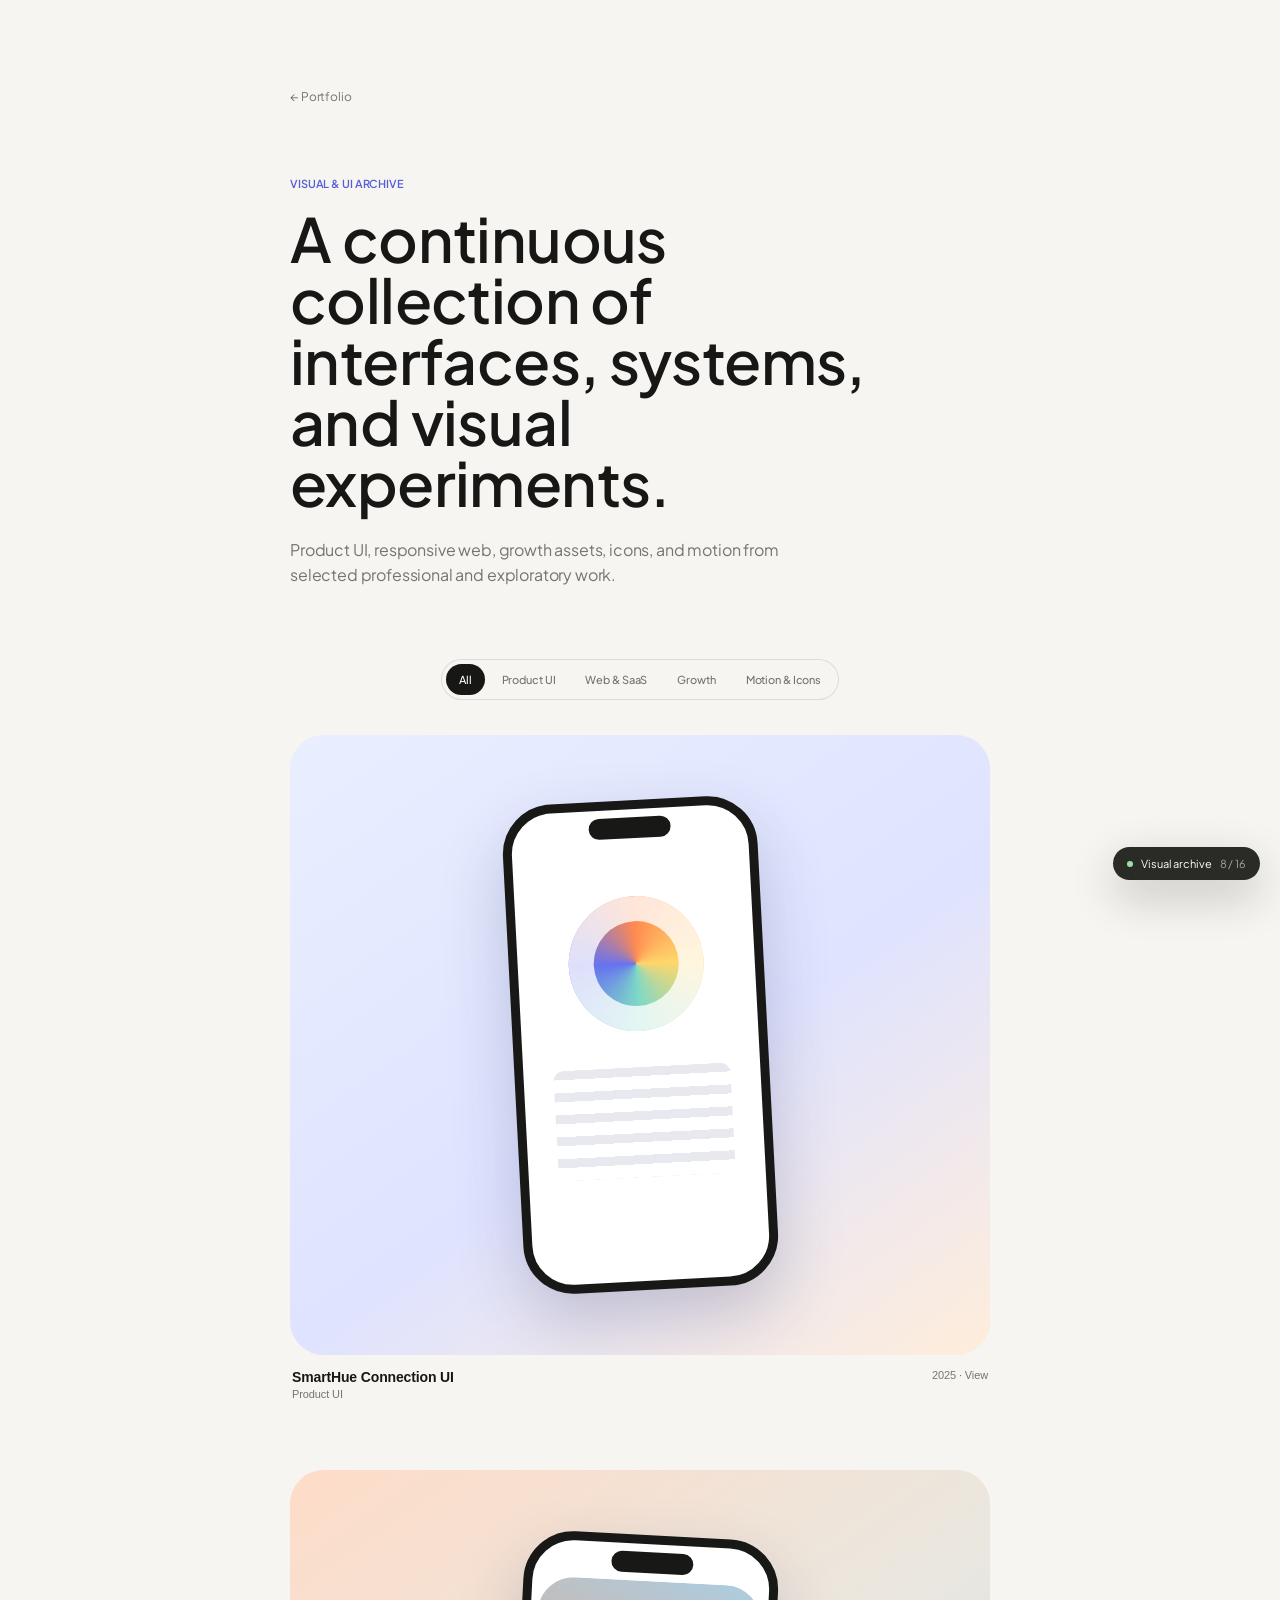
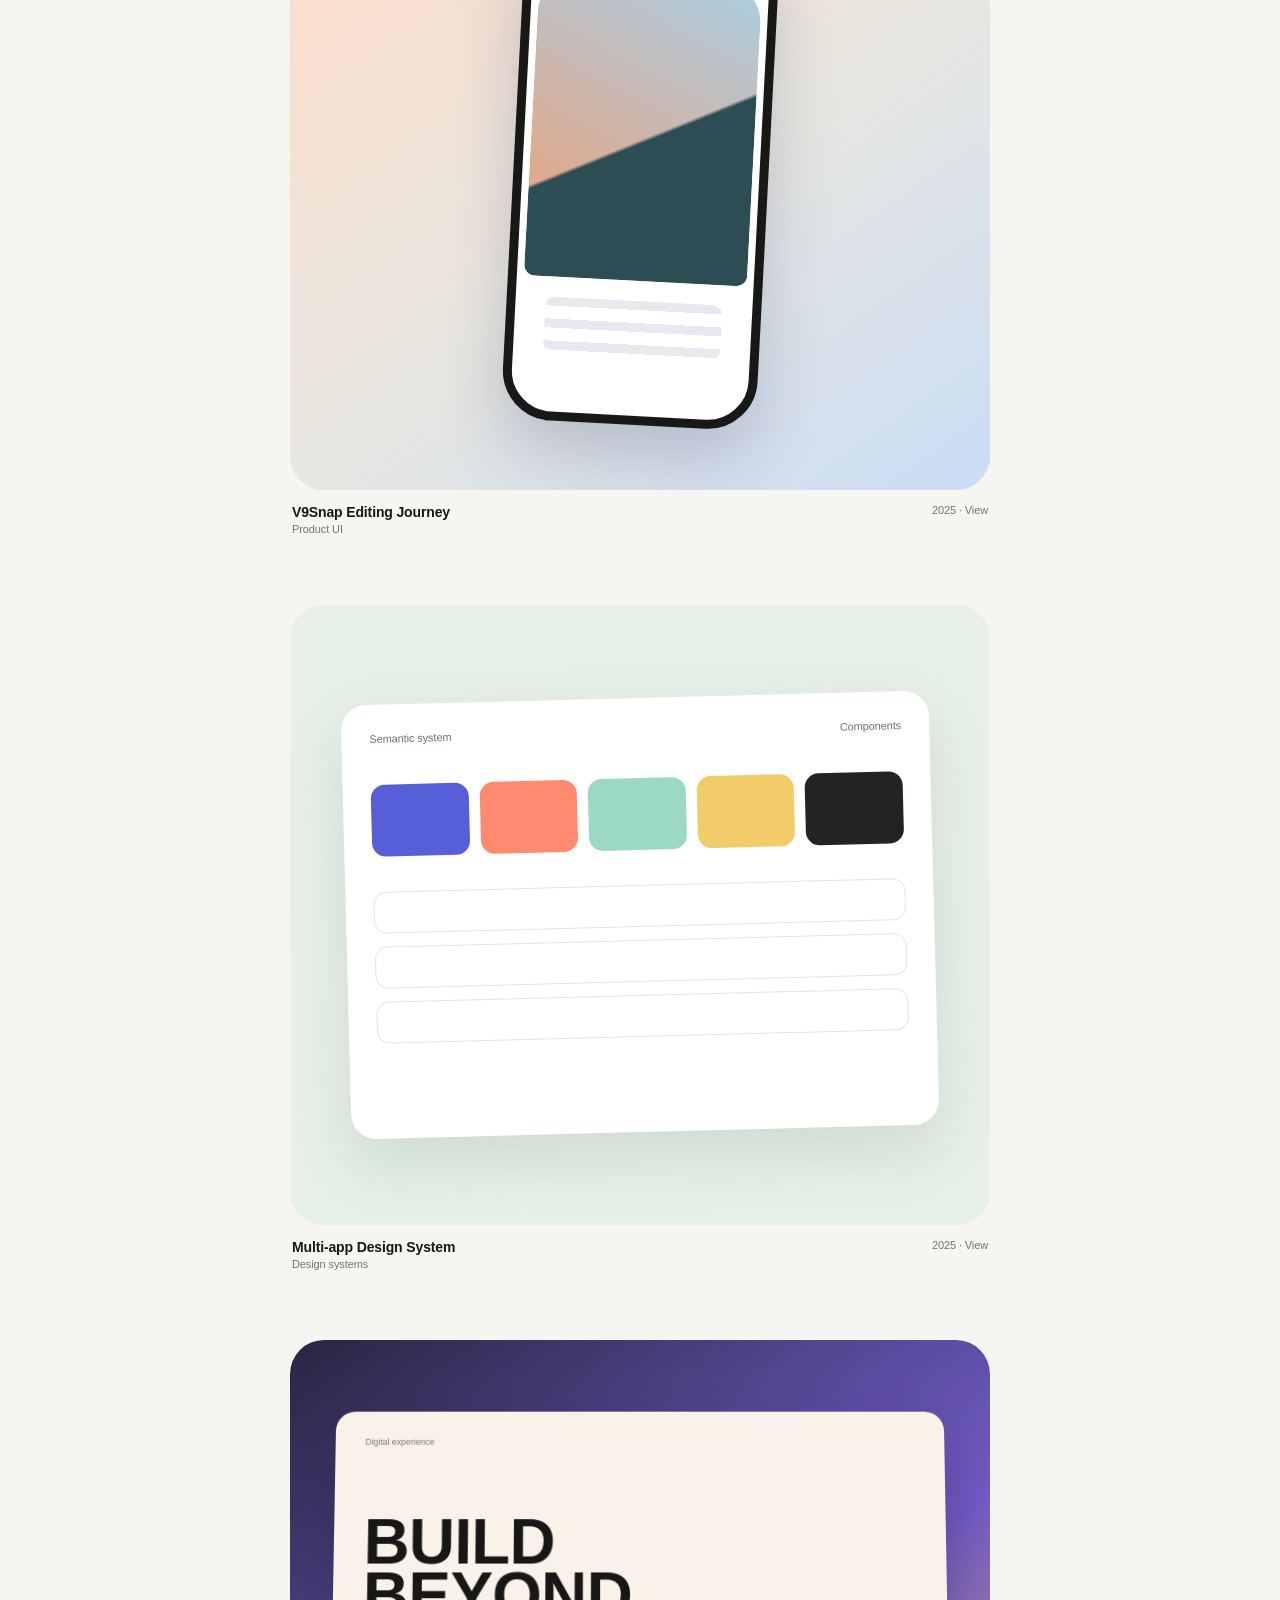
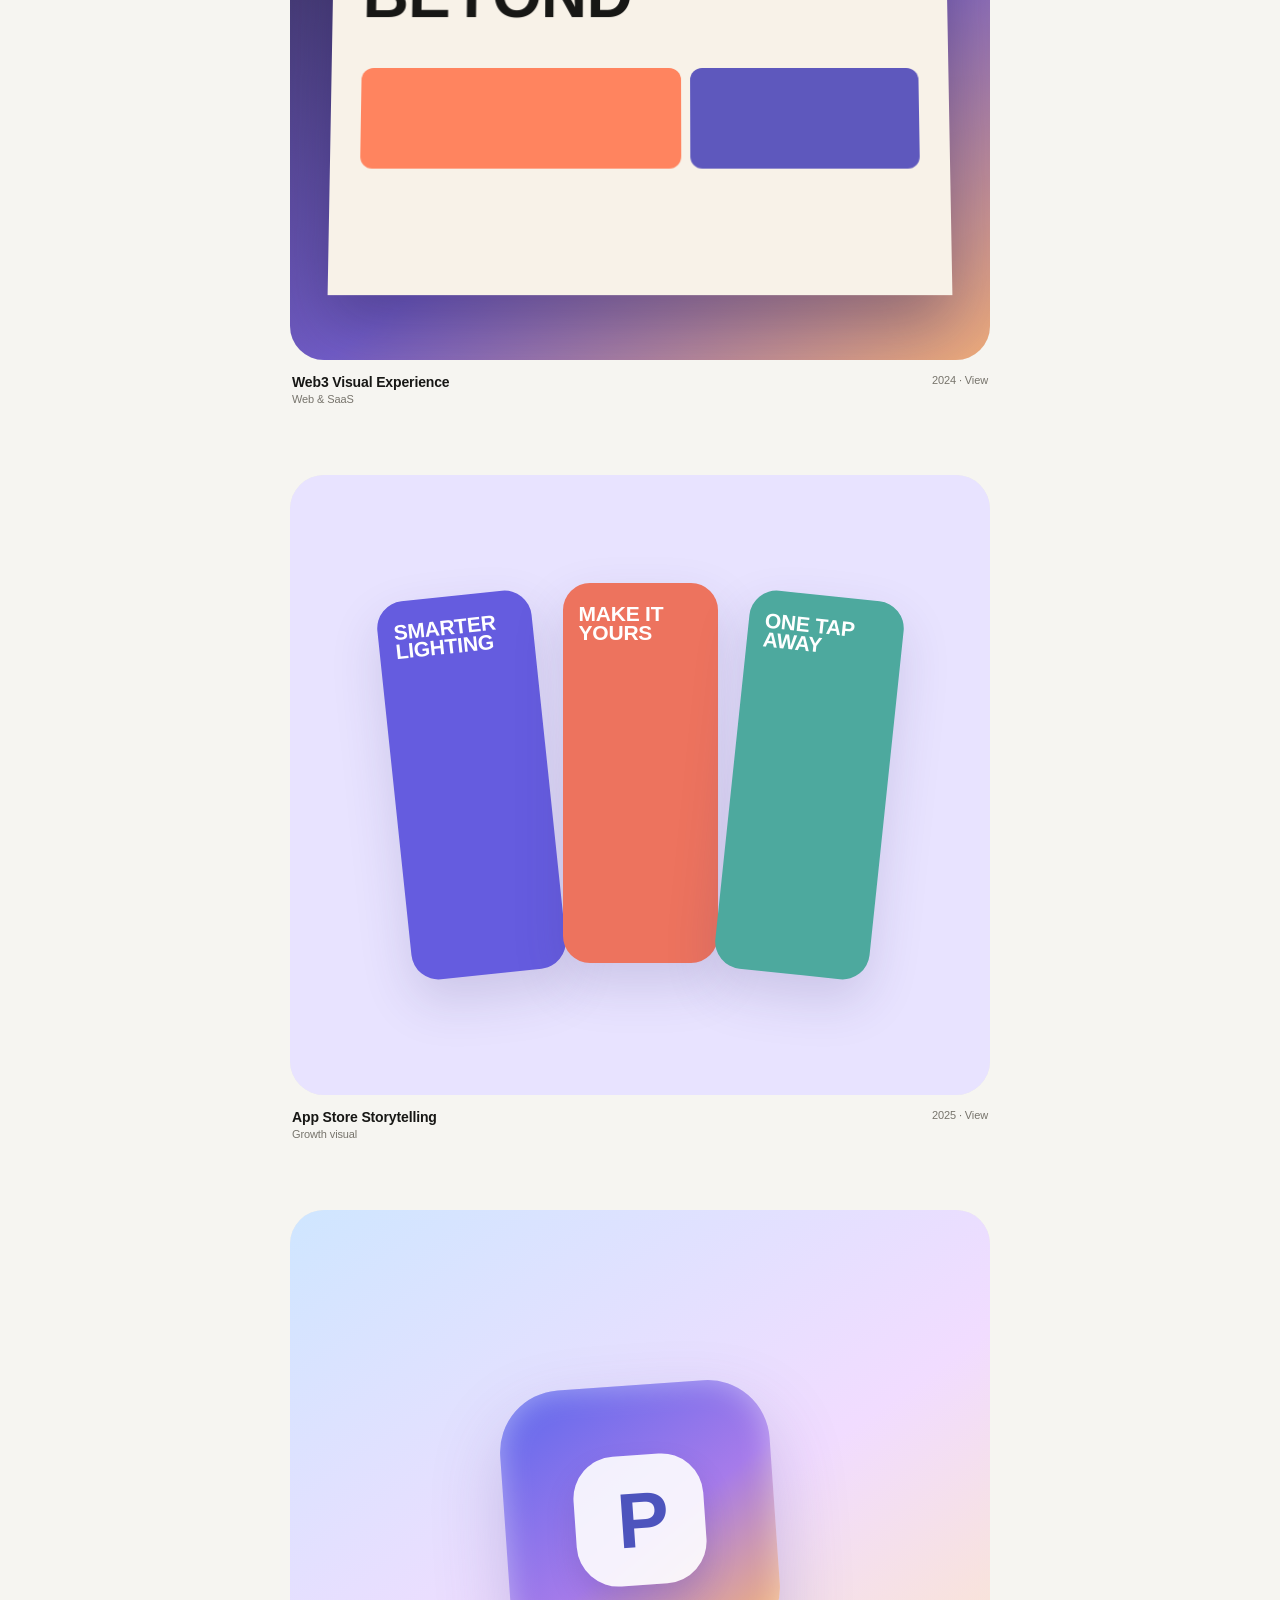
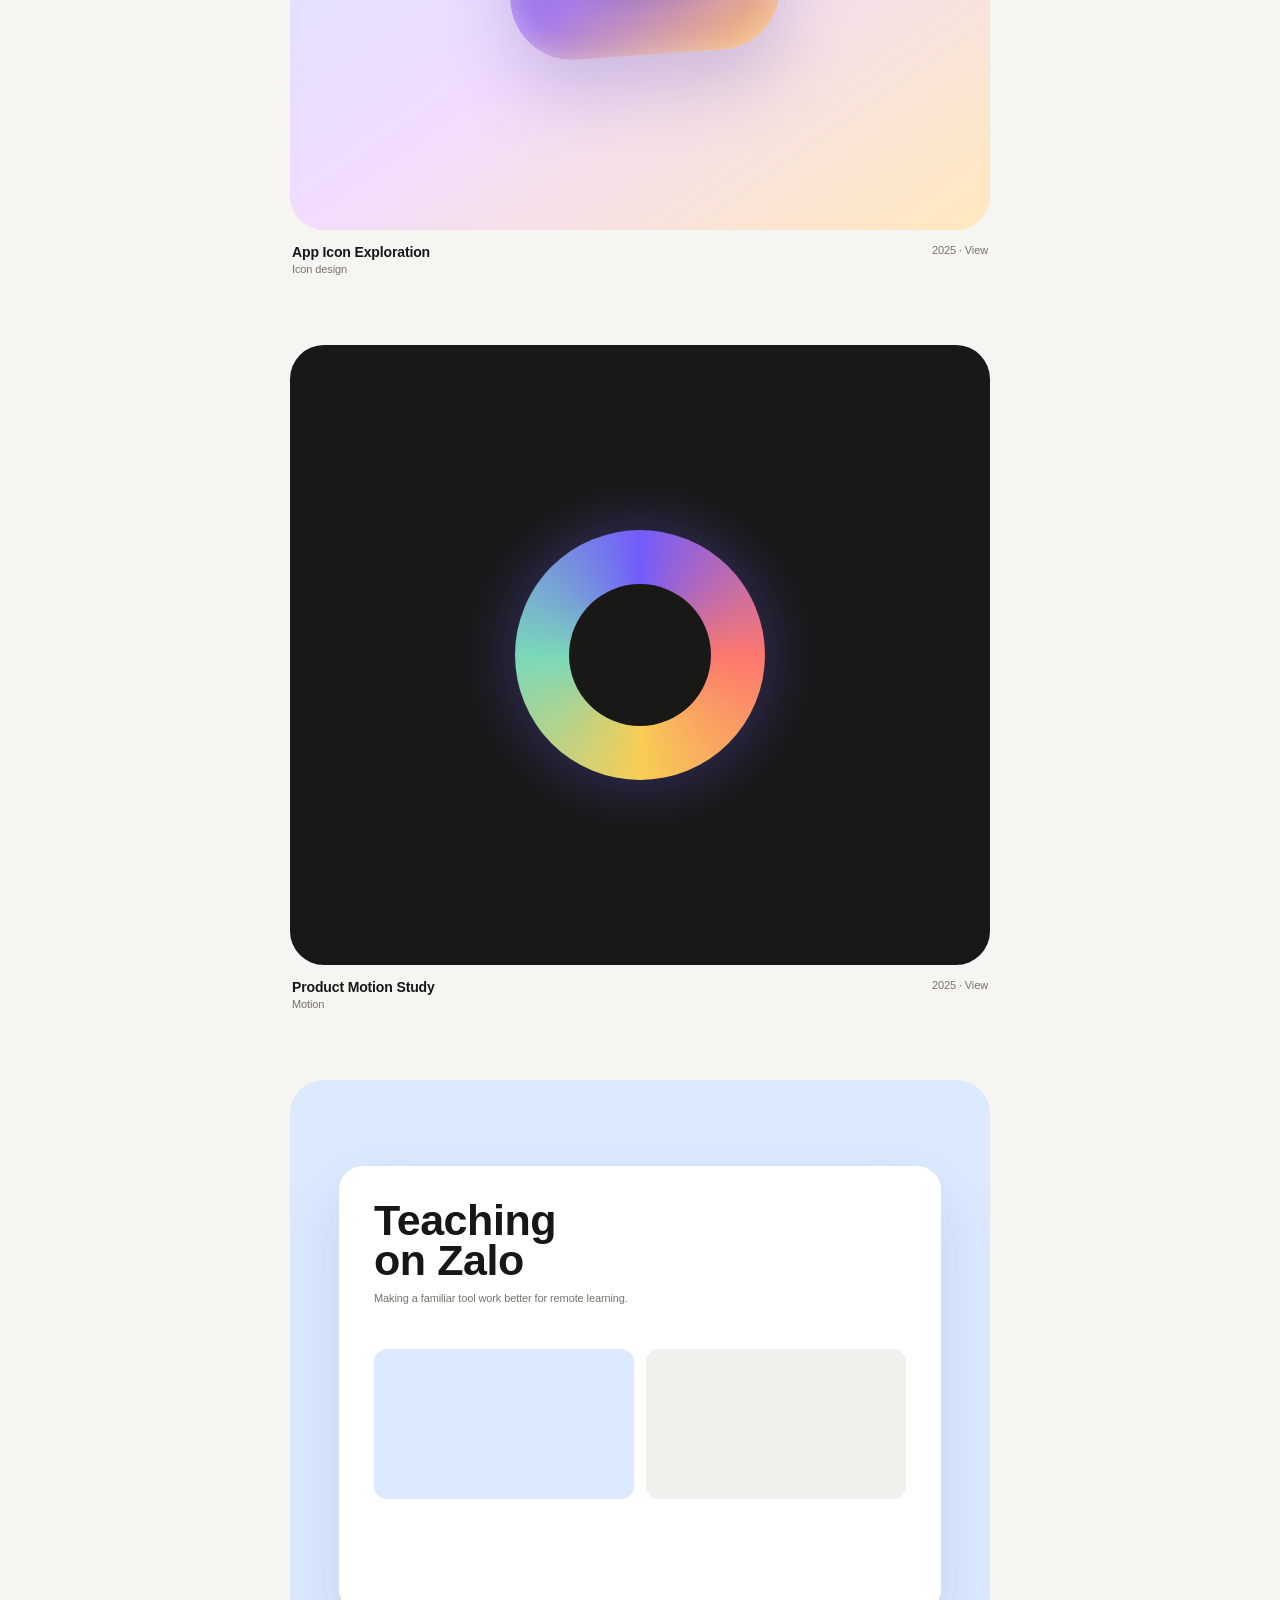
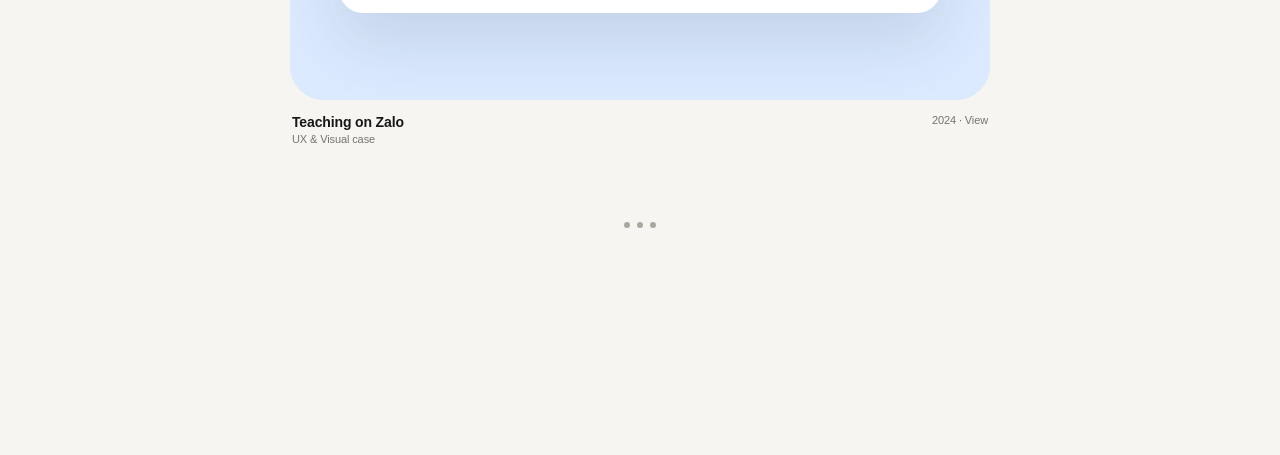
==== visual/index.html @ 378e5692 "Initial portfolio site" ====
<!doctype html>
<html lang="en">
<head>
  <meta charset="UTF-8">
  <meta name="viewport" content="width=device-width,initial-scale=1">
  <meta name="description" content="Selected visual and UI work by Nguyễn Hồng Phú.">
  <title>Visual & UI Archive — Nguyễn Hồng Phú</title>
  <link rel="preconnect" href="https://fonts.googleapis.com">
  <link rel="preconnect" href="https://fonts.gstatic.com" crossorigin>
  <link href="https://fonts.googleapis.com/css2?family=Plus+Jakarta+Sans:wght@400;500;600&display=swap" rel="stylesheet">
  <link rel="stylesheet" href="./visual.css?v=20260901-jakarta1">
  <link rel="stylesheet" href="./visual-overrides.css">
</head>
<body>
  <header class="archive-header">
    <a href="../index.html#work">← Portfolio</a>
    <div class="archive-intro">
      <p class="archive-kicker">Visual &amp; UI Archive</p>
      <h1>A continuous collection of interfaces, systems, and visual experiments.</h1>
      <p>Product UI, responsive web, growth assets, icons, and motion from selected professional and exploratory work.</p>
    </div>
  </header>

  <nav class="archive-filters" aria-label="Filter visual work">
    <button class="active" data-filter="all">All</button>
    <button data-filter="product-ui">Product UI</button>
    <button data-filter="web">Web &amp; SaaS</button>
    <button data-filter="growth">Growth</button>
    <button data-filter="motion">Motion &amp; Icons</button>
  </nav>

  <main class="archive-shell">
    <div class="archive-feed" aria-live="polite"></div>
    <div class="load-sentinel" aria-hidden="true">
      <span></span><span></span><span></span>
    </div>
    <div class="archive-end" hidden>
      <p>You’ve reached the end of the current archive.</p>
      <a href="../index.html#work">Back to product case studies ↗</a>
    </div>
  </main>

  <div class="archive-status" aria-hidden="true"><i></i><span>Visual archive</span><b>0 / 0</b></div>

  <dialog class="lightbox">
    <button class="lightbox-close" aria-label="Close preview">×</button>
    <div class="lightbox-art"></div>
    <div class="lightbox-meta"><div><span></span><h2></h2><p></p></div><b></b></div>
  </dialog>

  <script src="./visual.js"></script>
</body>
</html>
---- visual/visual.css ----
:root{color-scheme:light;--bg:#f6f5f1;--paper:#fffefa;--ink:#171715;--muted:#77746c;--line:rgba(23,23,21,.11);--accent:#575fd8}*{box-sizing:border-box}html{scroll-behavior:smooth}body{margin:0;background:var(--bg);color:var(--ink);font-family:"Plus Jakarta Sans",-apple-system,BlinkMacSystemFont,"Segoe UI",sans-serif;letter-spacing:-.01em;-webkit-font-smoothing:antialiased}.archive-header{width:min(100% - 34px,700px);margin:0 auto;padding:84px 0 55px}.archive-header>a{font-size:12px;color:var(--muted);text-decoration:none}.archive-header>a:hover{color:var(--accent)}.archive-intro{margin-top:70px;max-width:590px}.archive-kicker{font-size:11px!important;color:var(--accent)!important;font-weight:600;text-transform:uppercase;letter-spacing:.12em}.archive-intro h1{font-size:clamp(37px,7vw,61px);line-height:1;letter-spacing:-.065em;font-weight:560;margin:16px 0 25px}.archive-intro p{font-size:16px;line-height:1.55;color:var(--muted);max-width:530px}.archive-filters{position:sticky;z-index:30;top:15px;display:flex;gap:4px;width:max-content;max-width:calc(100% - 24px);overflow-x:auto;margin:0 auto 35px;padding:4px;border:1px solid var(--line);border-radius:999px;background:rgba(246,245,241,.86);backdrop-filter:blur(18px);scrollbar-width:none}.archive-filters button{border:0;background:transparent;color:var(--muted);padding:9px 13px;border-radius:99px;font:500 11px "Plus Jakarta Sans";white-space:nowrap;cursor:pointer;transition:background .2s,color .2s,transform .2s}.archive-filters button:hover{color:var(--ink);transform:translateY(-1px)}.archive-filters button.active{background:var(--ink);color:#fff}.archive-shell{width:min(100% - 28px,700px);margin:0 auto;padding-bottom:150px}.archive-feed{display:grid;gap:70px}.visual-card{appearance:none;width:100%;padding:0;border:0;background:transparent;color:inherit;text-align:left;cursor:zoom-in;opacity:0;transform:translateY(24px);animation:enter .75s cubic-bezier(.2,.8,.2,1) forwards}@keyframes enter{to{opacity:1;transform:translateY(0)}}.visual-frame{height:620px;border-radius:34px;overflow:hidden;position:relative;box-shadow:inset 0 0 0 1px rgba(22,22,20,.05);transition:transform .55s cubic-bezier(.2,.8,.2,1),border-radius .55s,box-shadow .55s}.visual-card:hover .visual-frame{transform:translateY(-7px) scale(1.008);border-radius:27px;box-shadow:0 24px 65px rgba(36,33,25,.11)}.visual-meta{display:flex;justify-content:space-between;gap:20px;padding:14px 2px 0}.visual-meta h2{font-size:14px;letter-spacing:-.02em;margin:0 0 3px}.visual-meta p,.visual-meta span{font-size:11px;color:var(--muted);margin:0}.visual-meta>span{white-space:nowrap}.visual-inner{position:absolute;inset:0;display:grid;place-items:center}.visual-inner em{font-style:normal}.art-phone{background:linear-gradient(145deg,#e9efff,#dfe3ff 55%,#ffeddb)}.art-editor{background:linear-gradient(145deg,#fedcc8,#eae7df 50%,#c9ddf5)}.art-system{background:#e6f0e8}.art-web3{background:linear-gradient(145deg,#292541,#715cc7 58%,#efab79)}.art-store{background:#e8e3ff}.art-icon{background:linear-gradient(145deg,#cfe6ff,#f1dcff 55%,#ffe9bd)}.art-motion{background:#181817}.art-zalo{background:#dbeaff}.art-katalon{background:#eff0ea}.art-beauty{background:linear-gradient(145deg,#ffe6ea,#f5d9f0)}.art-construction{background:linear-gradient(145deg,#efe9df,#dfd5c6)}.art-astro{background:linear-gradient(145deg,#171827,#3c3a68)}.phone-art{width:255px;height:490px;border:9px solid #181817;border-radius:50px;background:#fff;position:relative;box-shadow:0 28px 65px rgba(46,49,95,.22);transform:rotate(-3deg)}.phone-art:before{content:"";position:absolute;width:82px;height:21px;border-radius:99px;background:#181817;top:8px;left:50%;transform:translateX(-50%)}.phone-art .screen-orb{width:135px;height:135px;margin:87px auto 36px;border-radius:50%;background:conic-gradient(#ff8a51,#ffd66b,#7dd9c7,#6673ef,#ff8a51);box-shadow:inset 0 0 0 25px rgba(255,255,255,.78)}.phone-art .screen-lines{margin:0 30px;height:110px;background:repeating-linear-gradient(180deg,#e8e9ee 0 9px,transparent 9px 22px);border-radius:10px}.editor-art{transform:rotate(3deg)}.editor-art .editor-pic{height:300px;margin:37px 7px 0;border-radius:36px 36px 11px 11px;background:linear-gradient(155deg,transparent 52%,#2d4d55 53%),linear-gradient(25deg,#ef9e73,#accde1)}.editor-art .screen-lines{height:56px;margin-top:20px}.system-panel{width:84%;height:70%;background:#fff;border-radius:25px;padding:28px;box-shadow:0 25px 60px rgba(51,78,57,.13);transform:rotate(-1.5deg)}.system-panel header{display:flex;justify-content:space-between;font-size:11px;color:#68766a}.token-row{display:grid;grid-template-columns:repeat(5,1fr);gap:11px;margin-top:40px}.token-row i{height:72px;border-radius:14px;background:#575fd8}.token-row i:nth-child(2){background:#ff8a70}.token-row i:nth-child(3){background:#9cd9c5}.token-row i:nth-child(4){background:#f1cc68}.token-row i:nth-child(5){background:#242321}.component-row{display:grid;gap:13px;margin-top:35px}.component-row span{height:42px;border:1px solid #e3e4df;border-radius:13px}.browser-art{width:88%;height:78%;background:#f8f2e8;border-radius:20px 20px 0 0;box-shadow:0 28px 65px rgba(25,20,57,.32);padding:22px 30px;transform:perspective(900px) rotateX(3deg)}.browser-art small{font-size:9px;color:#817b71}.browser-art strong{display:block;font-size:64px;line-height:.84;letter-spacing:-.09em;margin-top:70px}.browser-blocks{display:grid;grid-template-columns:1.4fr 1fr;gap:9px;margin-top:45px}.browser-blocks i{height:100px;border-radius:12px;background:#ff845f}.browser-blocks i:last-child{background:#5e58bd}.store-spread{display:flex;gap:14px;align-items:center}.store-shot{width:155px;height:380px;border-radius:27px;color:#fff;padding:22px 16px;font-size:21px;line-height:.9;letter-spacing:-.05em;font-weight:600;box-shadow:0 22px 50px rgba(64,54,117,.17)}.store-shot:nth-child(1){background:#655cdf;transform:rotate(-6deg)}.store-shot:nth-child(2){background:#ed735e;transform:translateY(-12px)}.store-shot:nth-child(3){background:#4da99e;transform:rotate(6deg)}.icon-art{width:270px;height:270px;border-radius:62px;background:linear-gradient(145deg,#5d69ed,#a67bea 55%,#ffbc66);box-shadow:inset 0 0 30px rgba(255,255,255,.4),0 32px 70px rgba(82,71,153,.25);display:grid;place-items:center;transform:rotate(-4deg)}.icon-art:after{content:"P";display:grid;place-items:center;width:130px;height:130px;border-radius:42px;background:rgba(255,255,255,.9);color:#4d54bd;font-size:78px;font-weight:600;letter-spacing:-.08em;box-shadow:0 16px 30px rgba(62,49,122,.18)}.motion-orb{width:250px;height:250px;border-radius:50%;background:conic-gradient(#725ee8,#ef7b73,#f2cd65,#83d5bb,#725ee8);filter:saturate(1.15);box-shadow:0 0 65px rgba(107,92,229,.38);animation:motionOrb 6s linear infinite}.motion-orb:after{content:"";position:absolute;inset:54px;border-radius:50%;background:#181817}@keyframes motionOrb{to{transform:rotate(360deg)}}.case-board{width:86%;height:72%;border-radius:24px;background:#fff;box-shadow:0 28px 65px rgba(54,64,92,.14);padding:35px}.case-board b{font-size:43px;line-height:.92;letter-spacing:-.065em}.case-board p{font-size:11px;color:var(--muted);max-width:260px}.case-grid{display:grid;grid-template-columns:1fr 1fr;gap:12px;margin-top:45px}.case-grid i{height:150px;border-radius:13px;background:#dce9ff}.case-grid i:last-child{background:#f1f0ec}.art-katalon .case-grid i{background:#1c6e3e}.art-katalon .case-grid i:last-child{background:#e8e9e2}.art-beauty .browser-art{background:#fff7fa}.art-beauty .browser-art strong{color:#80285b}.art-construction .browser-blocks i{background:#b28b5e}.art-construction .browser-blocks i:last-child{background:#26231f}.art-astro .browser-art{background:#222239;color:#fff}.art-astro .browser-blocks i{background:#706ce0}.archive-status{position:fixed;z-index:35;bottom:20px;left:50%;transform:translateX(-50%);display:flex;align-items:center;gap:8px;padding:10px 14px;border-radius:99px;background:rgba(24,24,22,.92);backdrop-filter:blur(18px);color:#fff;box-shadow:0 16px 45px rgba(24,24,21,.23);font-size:11px}.archive-status i{width:6px;height:6px;border-radius:50%;background:#9be2a8}.archive-status b{font-weight:400;color:rgba(255,255,255,.55)}.load-sentinel{height:160px;display:flex;align-items:center;justify-content:center;gap:7px}.load-sentinel span{width:6px;height:6px;border-radius:50%;background:#aaa79f;animation:load 1s ease-in-out infinite alternate}.load-sentinel span:nth-child(2){animation-delay:.2s}.load-sentinel span:nth-child(3){animation-delay:.4s}@keyframes load{to{opacity:.25;transform:translateY(-4px)}}.archive-end{text-align:center;padding:60px 0;color:var(--muted);font-size:12px}.archive-end a{color:var(--ink);text-decoration:none}.lightbox{width:min(92vw,1000px);padding:0;border:0;border-radius:31px;background:var(--paper);color:var(--ink);box-shadow:0 40px 120px rgba(30,28,23,.25);overflow:hidden}.lightbox::backdrop{background:rgba(23,23,21,.45);backdrop-filter:blur(11px)}.lightbox-close{position:absolute;z-index:3;right:14px;top:14px;width:36px;height:36px;border:1px solid rgba(255,255,255,.4);border-radius:50%;background:rgba(24,24,22,.8);color:#fff;font-size:20px;cursor:pointer}.lightbox-art{height:min(68vh,680px);position:relative;overflow:hidden}.lightbox-art .visual-inner{transform:scale(1.02)}.lightbox-meta{display:flex;justify-content:space-between;gap:20px;padding:18px 22px 22px}.lightbox-meta span,.lightbox-meta p,.lightbox-meta>b{font-size:10px;color:var(--muted)}.lightbox-meta h2{font-size:17px;margin:3px 0}.lightbox-meta p{margin:0}.lightbox-meta>b{font-weight:400}.lightbox[open]{animation:dialogIn .35s cubic-bezier(.2,.8,.2,1)}@keyframes dialogIn{from{opacity:0;transform:translateY(15px) scale(.98)}}@media(max-width:650px){.archive-header{padding-top:55px}.archive-intro{margin-top:48px}.archive-intro h1{font-size:41px}.visual-frame{height:470px;border-radius:26px}.archive-feed{gap:52px}.store-shot{width:100px;height:300px;padding:17px 10px;font-size:15px}.phone-art{width:210px;height:410px}.browser-art strong{font-size:44px}.lightbox{width:calc(100% - 18px);border-radius:24px}.lightbox-art{height:62vh}.archive-status{bottom:12px}.visual-meta{display:block}.visual-meta>span{display:block;margin-top:5px}.token-row{gap:6px}.token-row i{height:53px}}body,body *{letter-spacing:-.01em!important}@media(prefers-reduced-motion:reduce){*,*:before,*:after{animation-duration:.01ms!important;animation-iteration-count:1!important;transition-duration:.01ms!important;scroll-behavior:auto!important}}
---- visual/visual-overrides.css ----
@media (min-width: 651px) {
  .archive-status {
    right: 20px;
    left: auto;
    transform: none;
  }
}

.motion-orb {
  position: relative;
}
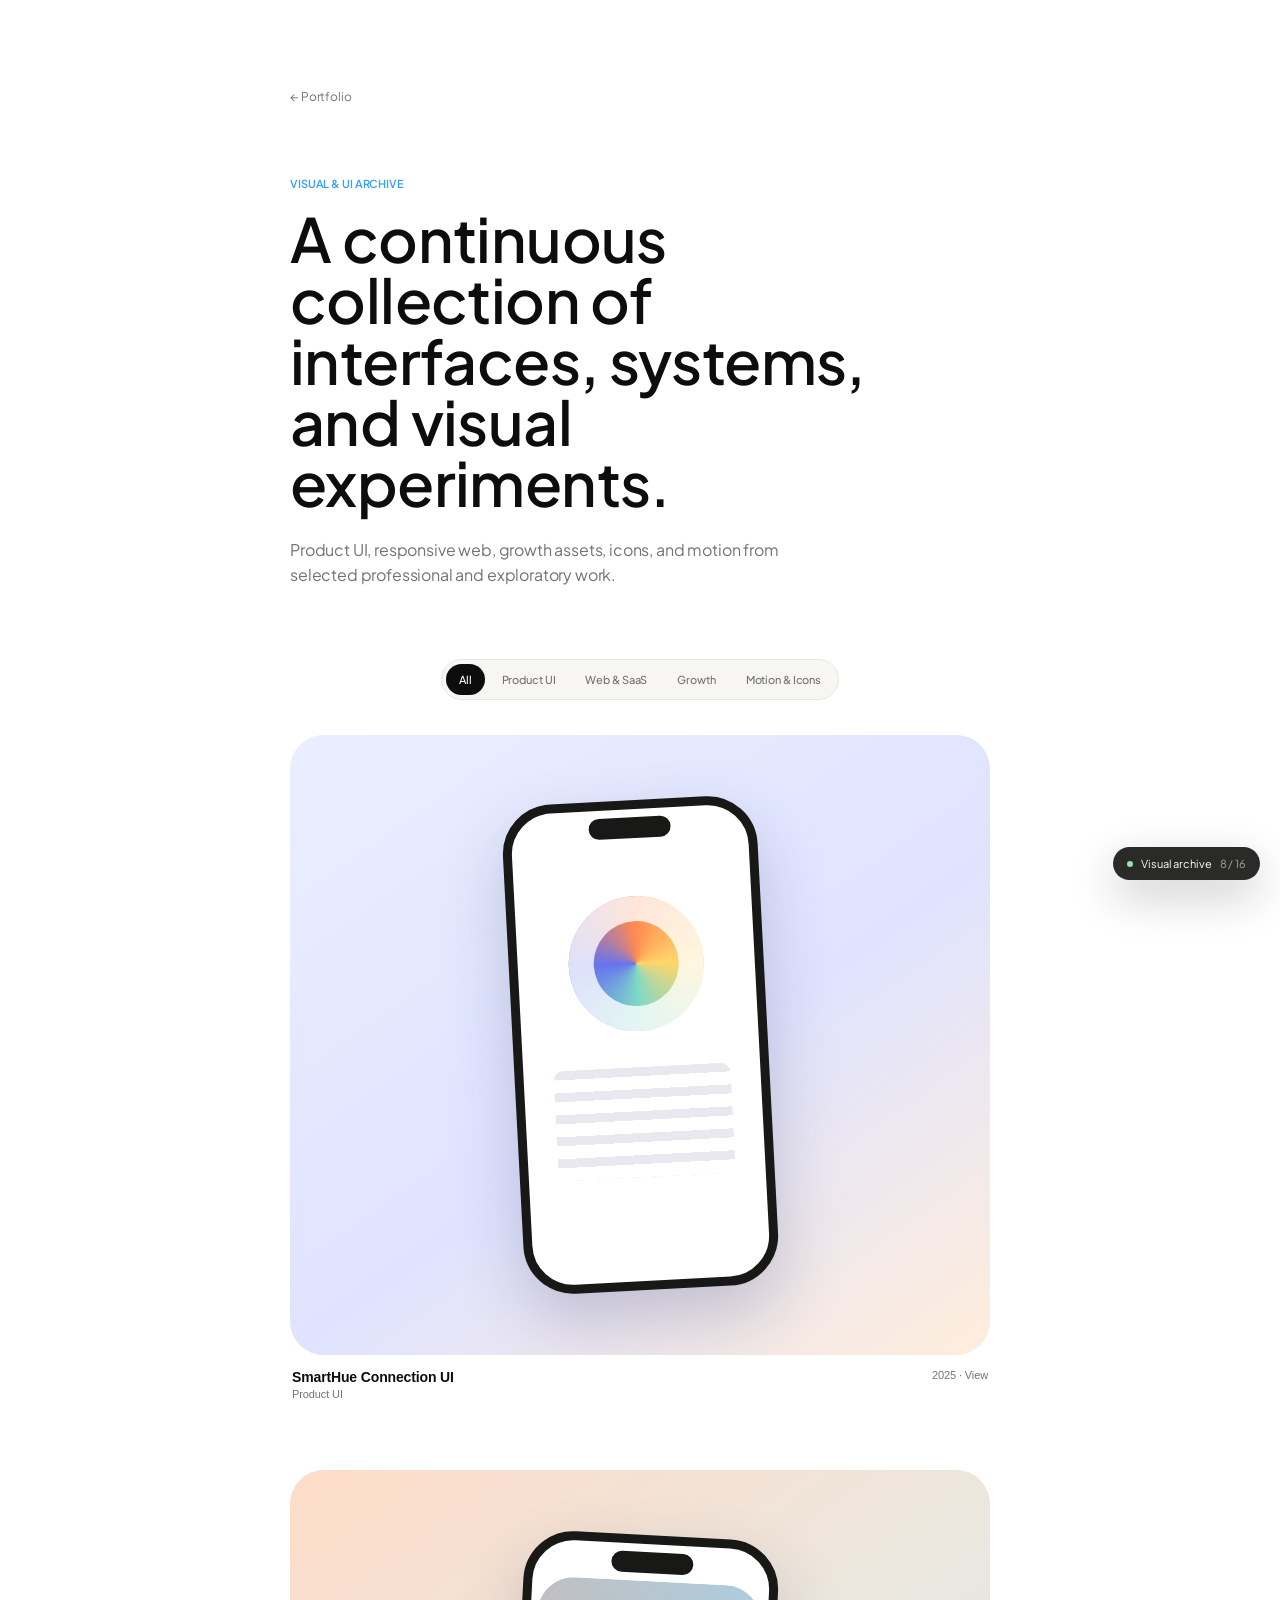
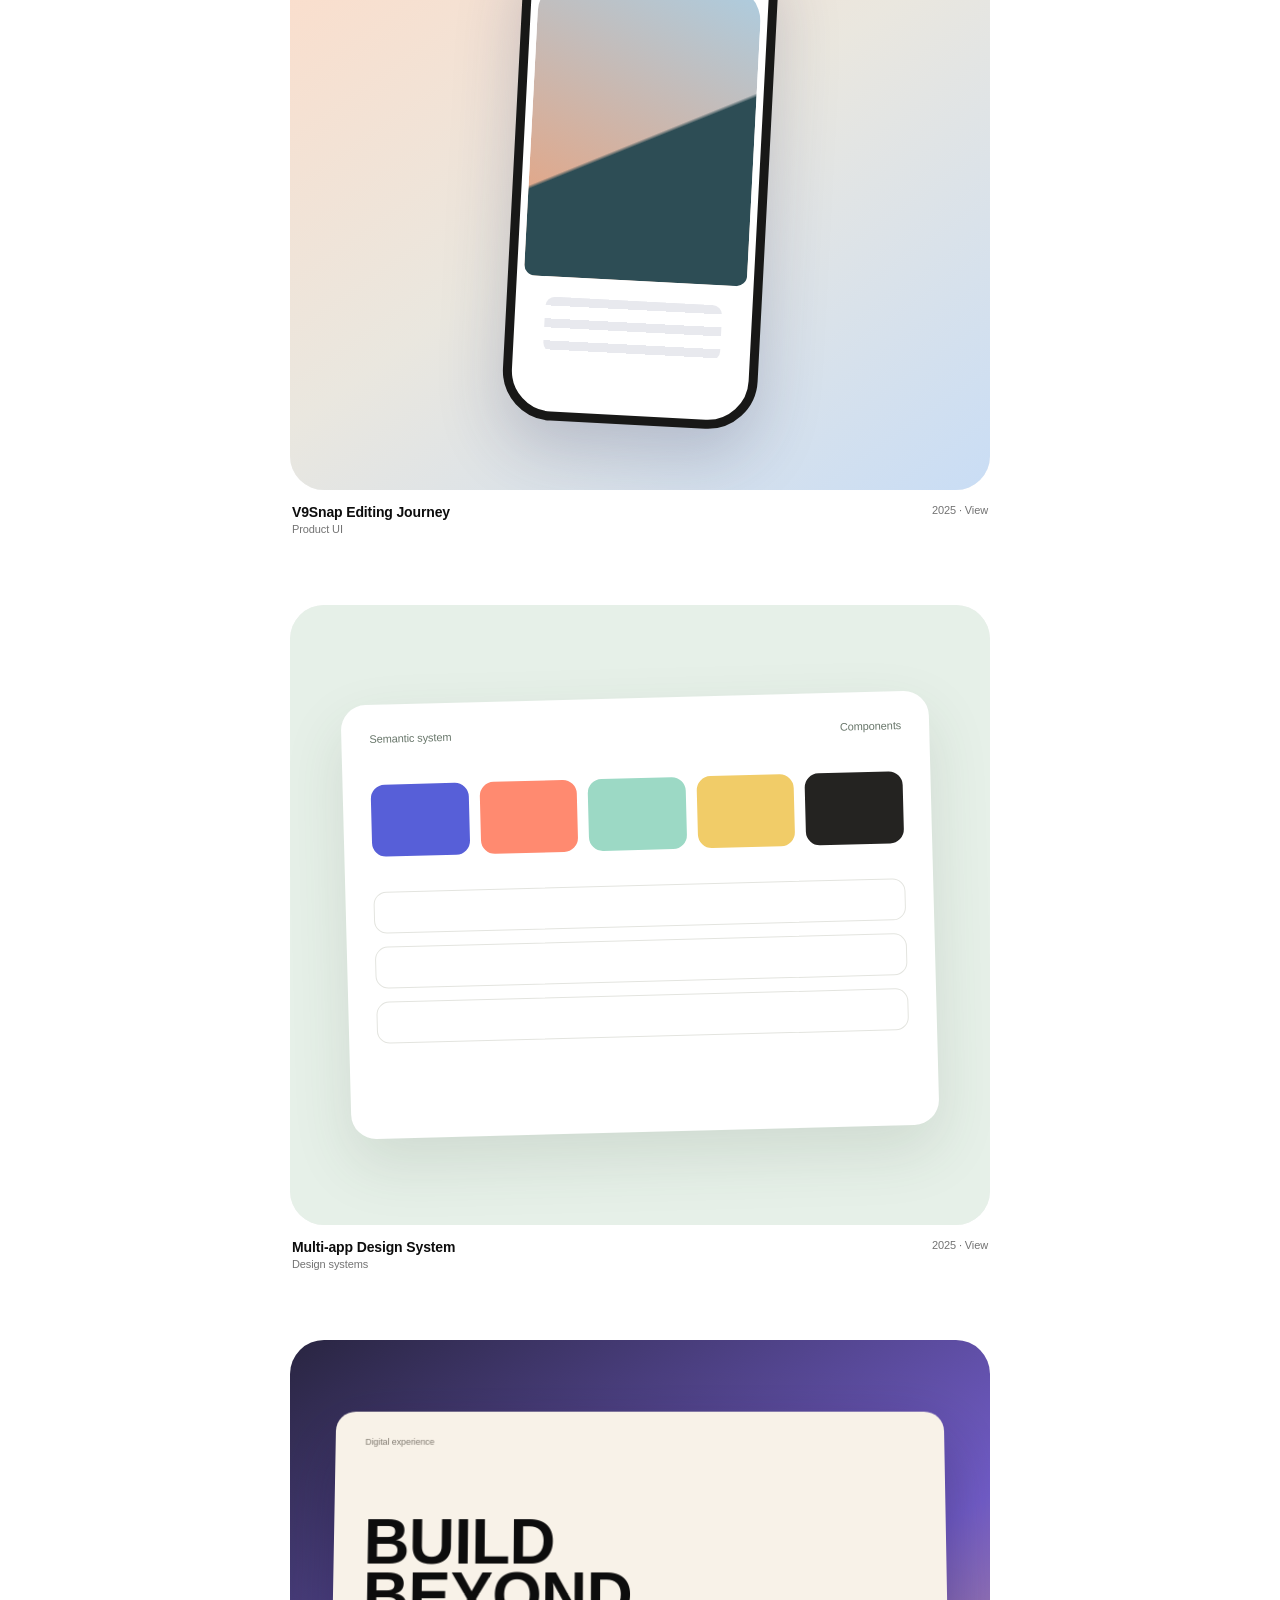
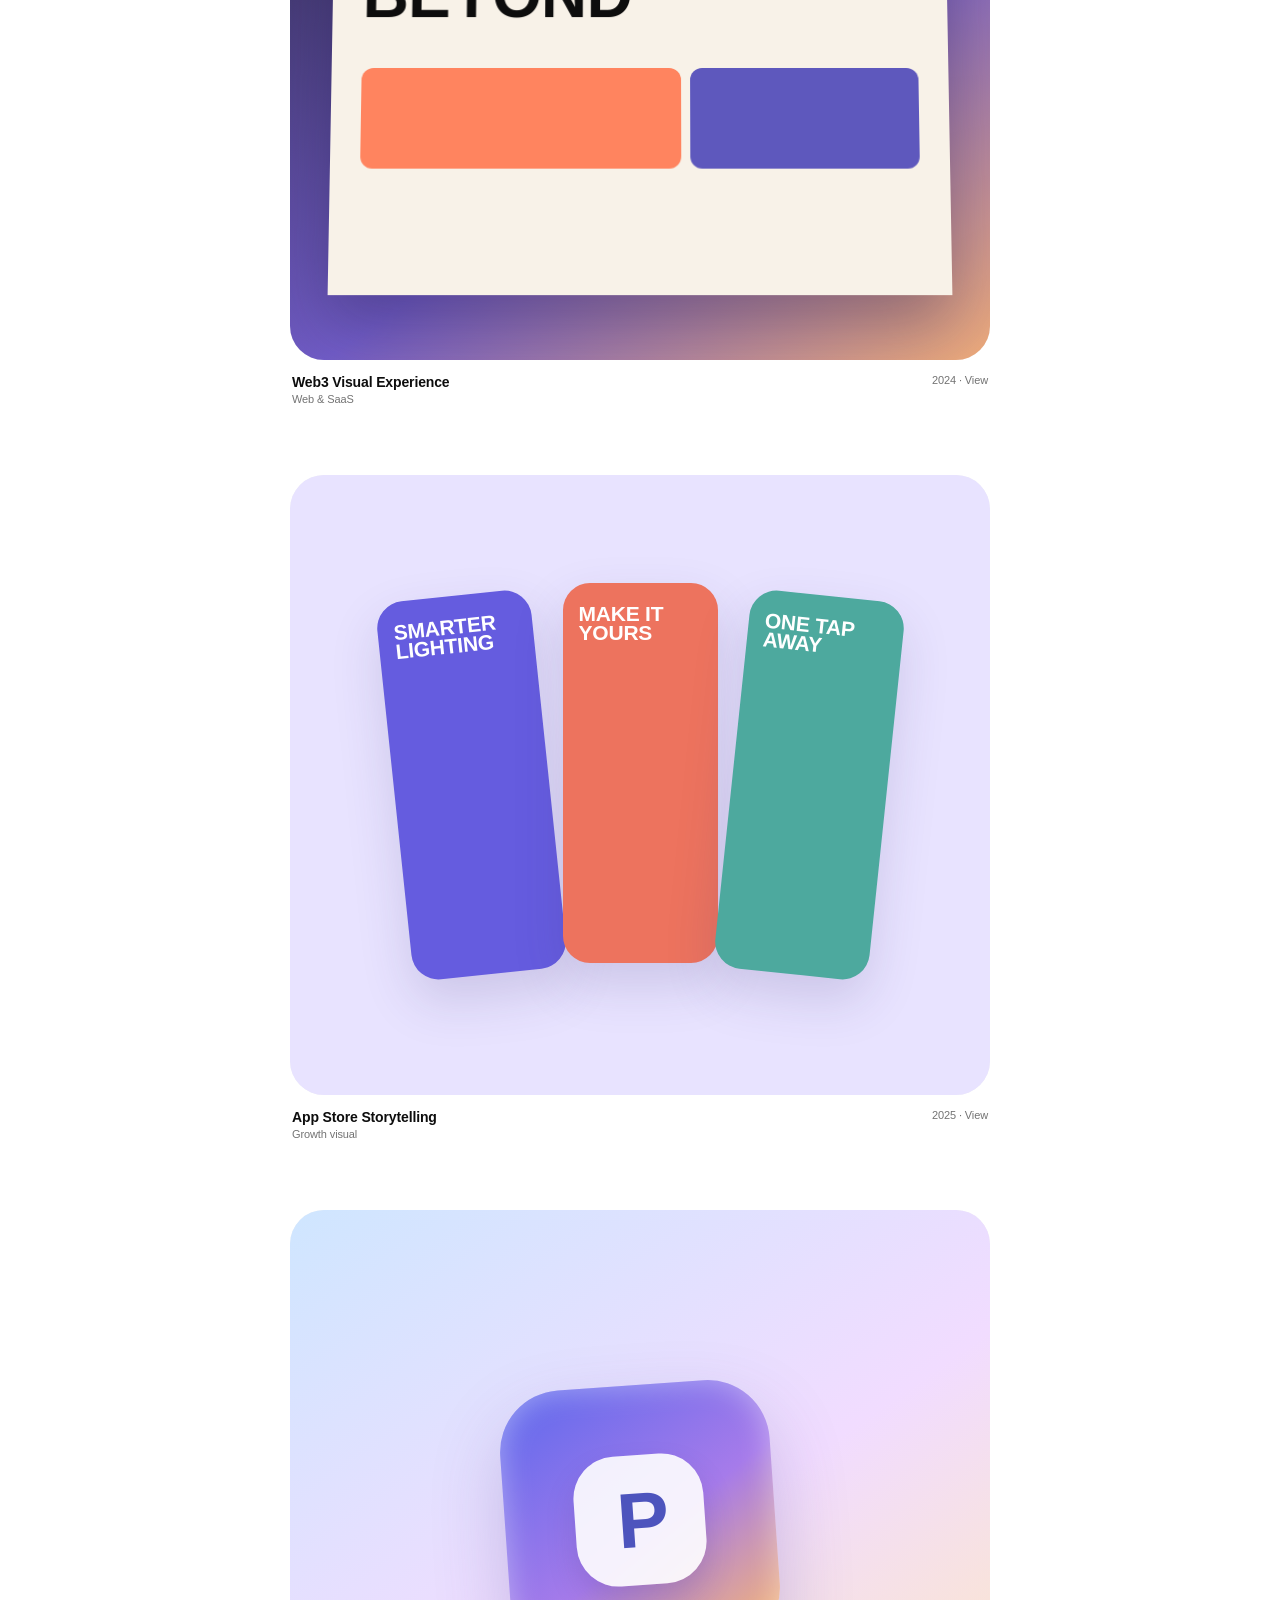
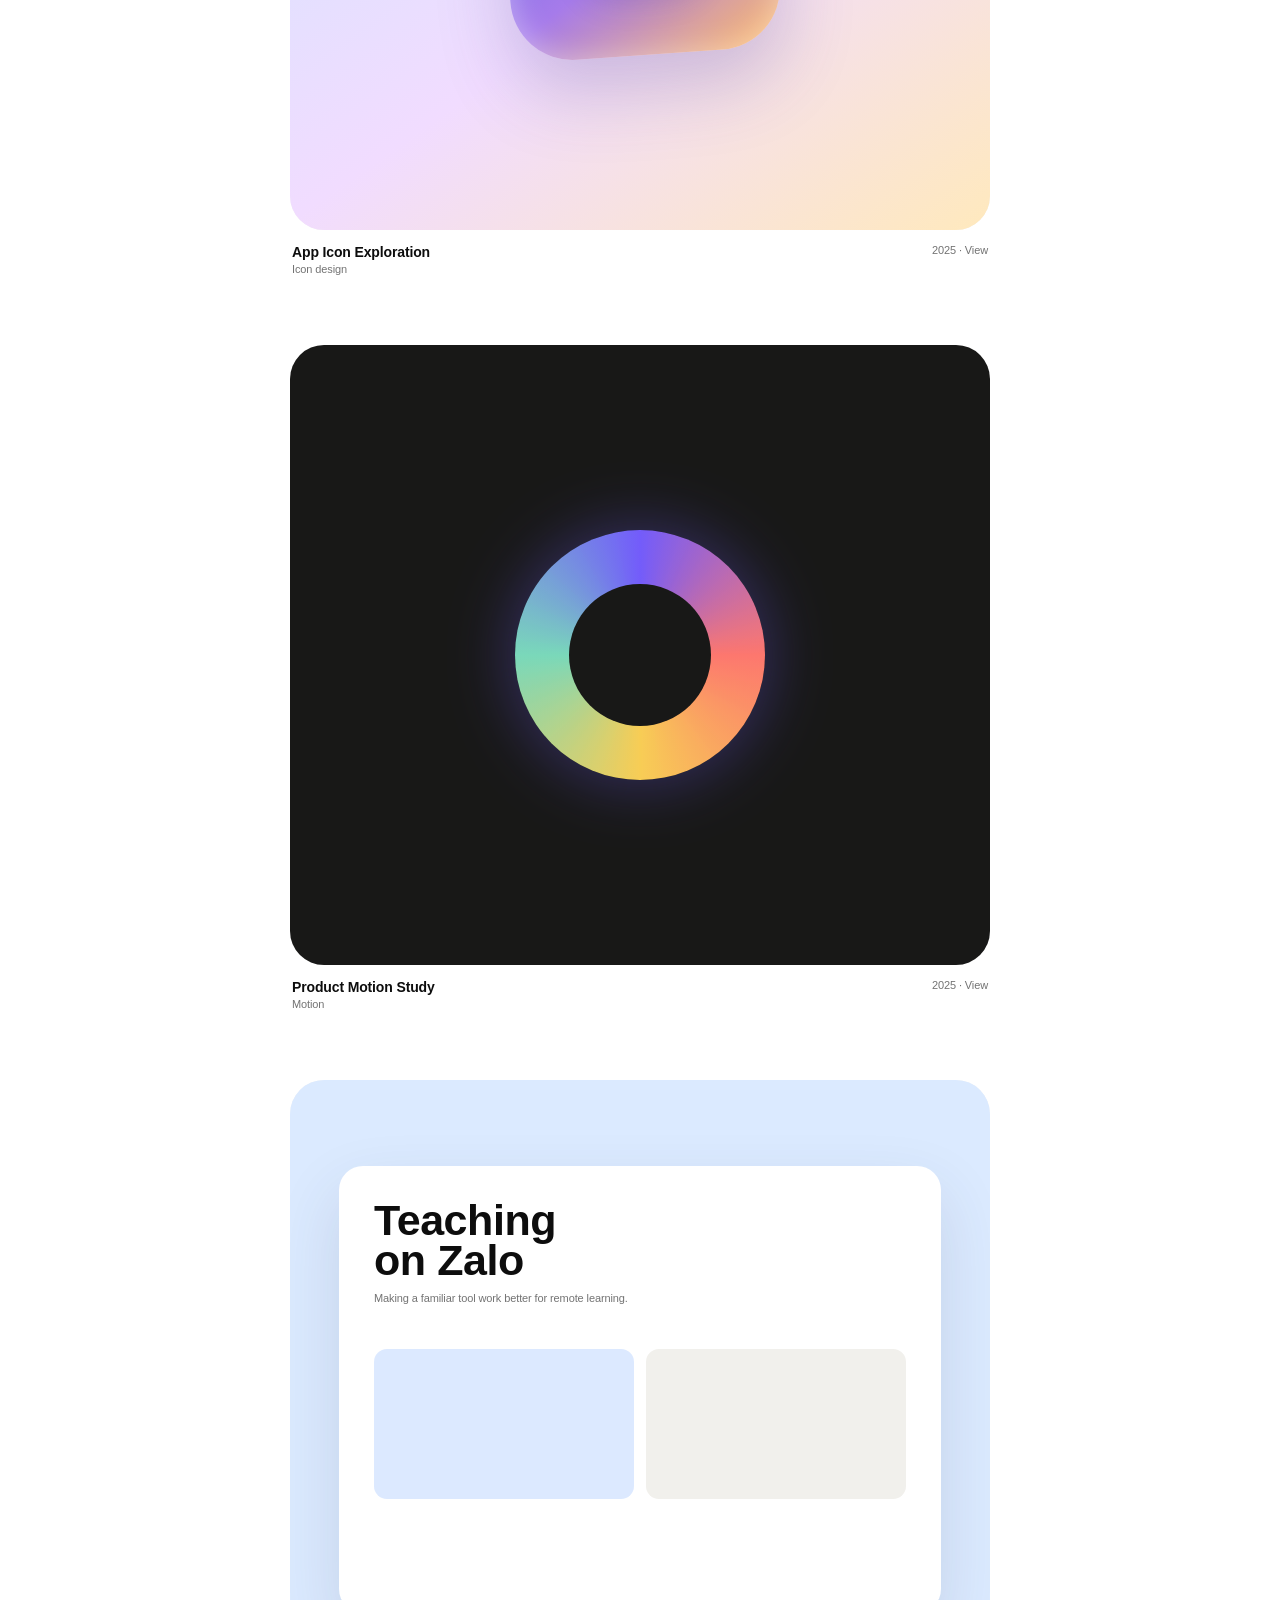
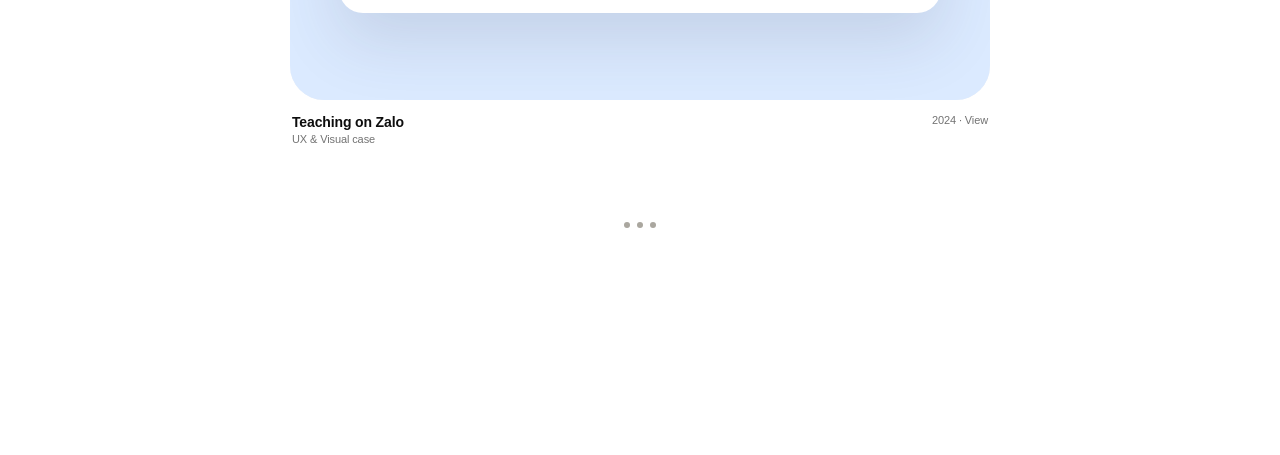
==== commit 6a07783c: "Update portfolio pages and SmartHue styling" ====
--- a/visual/index.html
+++ b/visual/index.html
@@ -10,6 +10,7 @@
   <link href="https://fonts.googleapis.com/css2?family=Plus+Jakarta+Sans:wght@400;500;600&display=swap" rel="stylesheet">
   <link rel="stylesheet" href="./visual.css?v=20260901-jakarta1">
   <link rel="stylesheet" href="./visual-overrides.css">
+  <link rel="stylesheet" href="../tokens.css?v=20260902-colors1">
 </head>
 <body>
   <header class="archive-header">
--- a/tokens.css
+++ b/tokens.css
@@ -0,0 +1,91 @@
+:root {
+  color-scheme: light;
+
+  --color-primary-50: #ebf4ff;
+  --color-primary-100: #d1e7ff;
+  --color-primary-200: #a8d1ff;
+  --color-primary-300: #7abaff;
+  --color-primary-400: #59abff;
+  --color-primary-500: #359dff;
+  --color-primary-600: #2b7fd9;
+  --color-primary-700: #1f62b3;
+  --color-primary-800: #15468c;
+  --color-primary-900: #0c2e66;
+  --color-primary-950: #061a40;
+
+  --color-neutral-50: #fafafa;
+  --color-neutral-100: #f5f5f5;
+  --color-neutral-200: #e6e6e6;
+  --color-neutral-300: #d4d4d4;
+  --color-neutral-400: #a3a3a3;
+  --color-neutral-500: #737373;
+  --color-neutral-600: #525252;
+  --color-neutral-700: #404040;
+  --color-neutral-800: #292929;
+  --color-neutral-900: #1c1c1c;
+  --color-neutral-950: #0d0d0d;
+
+  --color-success-50: #ecfdf5;
+  --color-success-100: #d1fae5;
+  --color-success-200: #a7f3d0;
+  --color-success-300: #6ee7b7;
+  --color-success-400: #34d399;
+  --color-success-500: #10b981;
+  --color-success-600: #059669;
+  --color-success-700: #047857;
+  --color-success-800: #065f46;
+  --color-success-900: #064e3b;
+  --color-success-950: #022c22;
+
+  --color-warning-50: #fffbeb;
+  --color-warning-100: #fef3c7;
+  --color-warning-200: #fde68a;
+  --color-warning-300: #fcd34d;
+  --color-warning-400: #fbbf24;
+  --color-warning-500: #f59e0b;
+  --color-warning-600: #d97706;
+  --color-warning-700: #b45309;
+  --color-warning-800: #92400e;
+  --color-warning-900: #78350f;
+  --color-warning-950: #451a03;
+
+  --color-error-50: #fef2f2;
+  --color-error-100: #fee2e2;
+  --color-error-200: #fecaca;
+  --color-error-300: #fca5a5;
+  --color-error-400: #f87171;
+  --color-error-500: #ef4444;
+  --color-error-600: #dc2626;
+  --color-error-700: #b91c1c;
+  --color-error-800: #991b1b;
+  --color-error-900: #7f1d1d;
+  --color-error-950: #450a0a;
+
+  --color-background-page: #ffffff;
+  --color-background-surface: #ffffff;
+  --color-background-subtle: var(--color-neutral-50);
+  --color-background-muted: var(--color-neutral-100);
+  --color-text-primary: var(--color-neutral-950);
+  --color-text-secondary: var(--color-neutral-600);
+  --color-text-muted: var(--color-neutral-500);
+  --color-border-default: var(--color-neutral-200);
+  --color-accent: var(--color-primary-500);
+  --color-accent-hover: var(--color-primary-600);
+  --color-link: var(--color-primary-700);
+  --color-focus: var(--color-primary-500);
+  --color-success-surface: var(--color-success-50);
+  --color-success-text: var(--color-success-600);
+  --color-warning-surface: var(--color-warning-50);
+  --color-warning-text: var(--color-warning-800);
+  --color-error-surface: var(--color-error-50);
+  --color-error-text: var(--color-error-700);
+
+  /* Compatibility aliases for the current static stylesheets. */
+  --bg: var(--color-background-page);
+  --paper: var(--color-background-surface);
+  --ink: var(--color-text-primary);
+  --muted: var(--color-text-muted);
+  --line: var(--color-border-default);
+  --accent: var(--color-accent);
+  --soft: var(--color-primary-50);
+}
